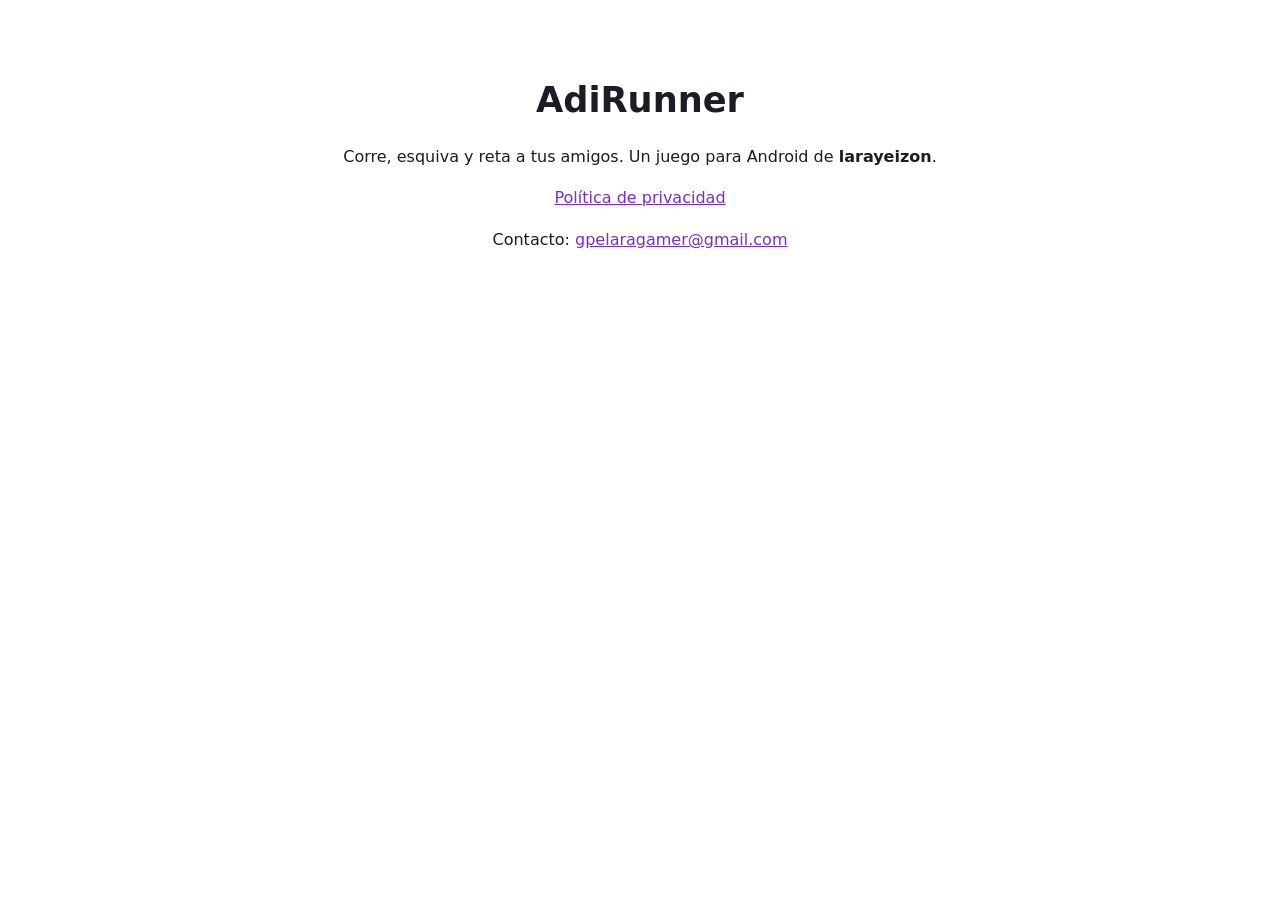
==== index.html @ e6737906 "Add files via upload" ====
<!doctype html>
<html lang="es">
<head>
<meta charset="utf-8">
<meta name="viewport" content="width=device-width, initial-scale=1">
<title>AdiRunner</title>
<style>
  body{font-family:system-ui,-apple-system,"Segoe UI",Roboto,Arial,sans-serif;max-width:760px;margin:0 auto;padding:48px 16px;line-height:1.6;color:#1d1b26;background:#fff;text-align:center}
  h1{font-size:2.2rem;margin-bottom:.2rem}
  a{color:#7a2bd6}
  @media (prefers-color-scheme: dark){body{background:#14101f;color:#e9e6f2}a{color:#c79bff}}
</style>
</head>
<body>
<h1>AdiRunner</h1>
<p>Corre, esquiva y reta a tus amigos. Un juego para Android de <strong>larayeizon</strong>.</p>
<p><a href="privacidad.html">Política de privacidad</a></p>
<p>Contacto: <a href="mailto:gpelaragamer@gmail.com">gpelaragamer@gmail.com</a></p>
</body>
</html>
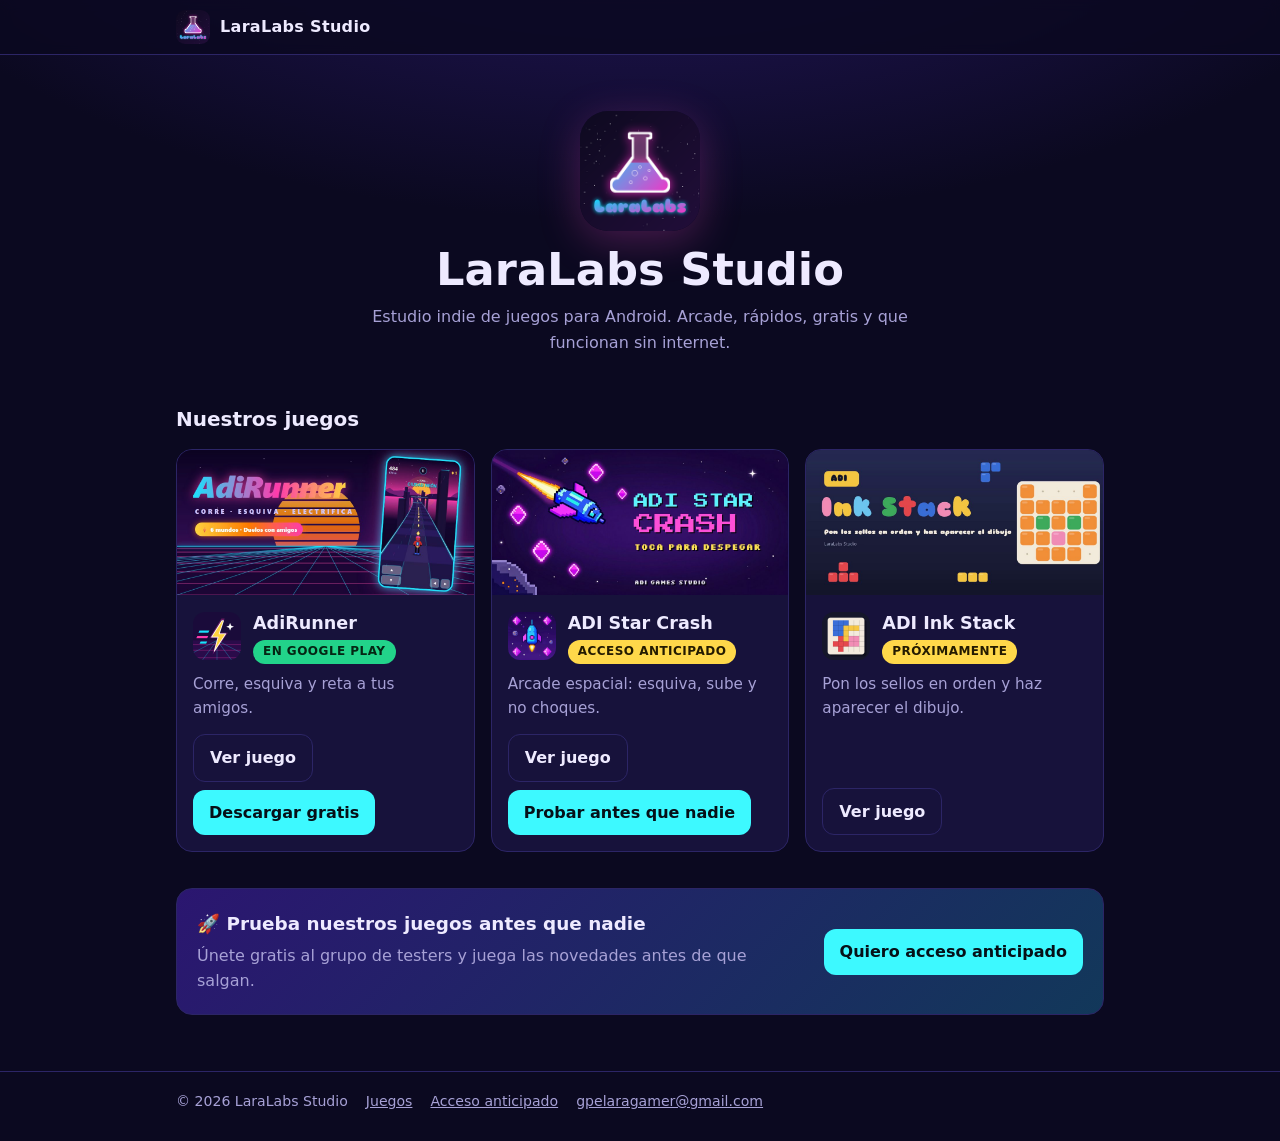
==== commit 15648ef3: "Sitio del estudio: portada, una carpeta por juego con su página y política Co-Authored-By: Claude Op" ====
--- a/index.html
+++ b/index.html
@@ -3,18 +3,65 @@
 <head>
 <meta charset="utf-8">
 <meta name="viewport" content="width=device-width, initial-scale=1">
-<title>AdiRunner</title>
-<style>
-  body{font-family:system-ui,-apple-system,"Segoe UI",Roboto,Arial,sans-serif;max-width:760px;margin:0 auto;padding:48px 16px;line-height:1.6;color:#1d1b26;background:#fff;text-align:center}
-  h1{font-size:2.2rem;margin-bottom:.2rem}
-  a{color:#7a2bd6}
-  @media (prefers-color-scheme: dark){body{background:#14101f;color:#e9e6f2}a{color:#c79bff}}
-</style>
+<title>LaraLabs Studio · Juegos para Android</title>
+<meta name="description" content="Estudio indie de juegos para Android: gratis, rápidos y que funcionan sin internet.">
+<meta name="theme-color" content="#0b0920">
+<link rel="icon" href="assets/laralabs-logo.png">
+<link rel="stylesheet" href="assets/estilo.css">
 </head>
 <body>
-<h1>AdiRunner</h1>
-<p>Corre, esquiva y reta a tus amigos. Un juego para Android de <strong>larayeizon</strong>.</p>
-<p><a href="privacidad.html">Política de privacidad</a></p>
-<p>Contacto: <a href="mailto:gpelaragamer@gmail.com">gpelaragamer@gmail.com</a></p>
+<header class="topbar"><div class="in">
+  <a class="brand" href=""><img src="assets/laralabs-logo.png" alt="">LaraLabs Studio</a>
+  
+</div></header>
+<main class="wrap">
+  <section class="hero">
+    <img class="logo" src="assets/laralabs-logo.png" alt="Logo de LaraLabs Studio">
+    <h1>LaraLabs Studio</h1>
+    <p>Estudio indie de juegos para Android. Arcade, rápidos, gratis y que funcionan sin internet.</p>
+  </section>
+
+  <h2 class="section-title">Nuestros juegos</h2>
+  <div class="grid">
+  <article class="card">
+    <a href="adirunner/"><img class="cover" src="adirunner/portada.jpg" alt="AdiRunner" loading="lazy"></a>
+    <div class="body">
+      <div class="head"><img src="adirunner/icono.png" alt=""><div><h3>AdiRunner</h3><span class="badge live">EN GOOGLE PLAY</span></div></div>
+      <p>Corre, esquiva y reta a tus amigos.</p>
+      <div class="links"><a class="btn alt" href="adirunner/">Ver juego</a><a class="btn" href="https://play.google.com/store/apps/details?id=com.adirunner.game">Descargar gratis</a></div>
+    </div>
+  </article>
+  <article class="card">
+    <a href="starcrash/"><img class="cover" src="starcrash/portada.jpg" alt="ADI Star Crash" loading="lazy"></a>
+    <div class="body">
+      <div class="head"><img src="starcrash/icono.png" alt=""><div><h3>ADI Star Crash</h3><span class="badge soon">ACCESO ANTICIPADO</span></div></div>
+      <p>Arcade espacial: esquiva, sube y no choques.</p>
+      <div class="links"><a class="btn alt" href="starcrash/">Ver juego</a><a class="btn" href="acceso/">Probar antes que nadie</a></div>
+    </div>
+  </article>
+  <article class="card">
+    <a href="inkstack/"><img class="cover" src="inkstack/portada.jpg" alt="ADI Ink Stack" loading="lazy"></a>
+    <div class="body">
+      <div class="head"><img src="inkstack/icono.png" alt=""><div><h3>ADI Ink Stack</h3><span class="badge soon">PRÓXIMAMENTE</span></div></div>
+      <p>Pon los sellos en orden y haz aparecer el dibujo.</p>
+      <div class="links"><a class="btn alt" href="inkstack/">Ver juego</a></div>
+    </div>
+  </article>
+  </div>
+
+  <section class="cta">
+    <div>
+      <h2>🚀 Prueba nuestros juegos antes que nadie</h2>
+      <p>Únete gratis al grupo de testers y juega las novedades antes de que salgan.</p>
+    </div>
+    <a class="btn" href="acceso/">Quiero acceso anticipado</a>
+  </section>
+</main>
+<footer class="site-footer"><div class="in">
+  <span>© 2026 LaraLabs Studio</span>
+  <a href="">Juegos</a>
+  <a href="acceso/">Acceso anticipado</a>
+  <a href="mailto:gpelaragamer@gmail.com">gpelaragamer@gmail.com</a>
+</div></footer>
 </body>
 </html>
--- a/assets/estilo.css
+++ b/assets/estilo.css
@@ -0,0 +1,98 @@
+/* LaraLabs Studio — estilo compartido del sitio */
+:root {
+  color-scheme: dark;
+  --bg: #0b0920;
+  --bg2: #120e30;
+  --panel: #17123b;
+  --line: #2c2566;
+  --ink: #eeeaff;
+  --dim: #a7a1d6;
+  --cyan: #3df9ff;
+  --pink: #ff4fd2;
+  --gold: #ffd84a;
+  --radius: 16px;
+}
+* { box-sizing: border-box; }
+html { -webkit-text-size-adjust: 100%; }
+body {
+  margin: 0;
+  font: 16px/1.6 system-ui, -apple-system, "Segoe UI", Roboto, sans-serif;
+  color: var(--ink);
+  background: radial-gradient(1200px 600px at 50% -200px, #2a1a6e 0%, transparent 70%), var(--bg);
+  min-height: 100vh;
+}
+a { color: var(--cyan); }
+img { max-width: 100%; height: auto; display: block; }
+
+/* Barra superior */
+.topbar { border-bottom: 1px solid var(--line); background: rgba(11, 9, 32, .85); backdrop-filter: blur(6px); position: sticky; top: 0; z-index: 5; }
+.topbar .in { max-width: 960px; margin: 0 auto; padding: 10px 16px; display: flex; align-items: center; gap: 12px; }
+.brand { display: flex; align-items: center; gap: 10px; text-decoration: none; color: var(--ink); font-weight: 800; letter-spacing: .02em; }
+.brand img { width: 34px; height: 34px; border-radius: 9px; }
+.crumbs { margin-left: auto; font-size: .9rem; color: var(--dim); white-space: nowrap; overflow: hidden; text-overflow: ellipsis; }
+.crumbs a { color: var(--dim); text-decoration: none; }
+.crumbs a:hover { color: var(--cyan); }
+
+.wrap { max-width: 960px; margin: 0 auto; padding: 28px 16px 56px; }
+.narrow { max-width: 760px; }
+
+/* Portada del estudio */
+.hero { text-align: center; padding: 28px 0 8px; }
+.hero img.logo { width: 120px; height: 120px; border-radius: 28px; margin: 0 auto 14px; box-shadow: 0 10px 40px rgba(255, 79, 210, .25); }
+.hero h1 { margin: 0; font-size: clamp(1.9rem, 6vw, 2.8rem); line-height: 1.1; }
+.hero p { margin: 10px auto 0; max-width: 560px; color: var(--dim); }
+.section-title { margin: 40px 0 14px; font-size: 1.25rem; }
+
+.grid { display: grid; grid-template-columns: repeat(auto-fill, minmax(260px, 1fr)); gap: 16px; }
+.card { background: var(--panel); border: 1px solid var(--line); border-radius: var(--radius); overflow: hidden; display: flex; flex-direction: column; }
+.card .cover { aspect-ratio: 1024 / 500; object-fit: cover; width: 100%; background: var(--bg2); }
+.card .body { padding: 14px 16px 16px; display: flex; flex-direction: column; gap: 8px; flex: 1; }
+.card .head { display: flex; align-items: center; gap: 12px; }
+.card .head img { width: 48px; height: 48px; border-radius: 12px; }
+.card h3 { margin: 0; font-size: 1.1rem; }
+.card p { margin: 0; color: var(--dim); font-size: .95rem; }
+.card .links { margin-top: auto; display: flex; gap: 8px; flex-wrap: wrap; padding-top: 6px; }
+
+.badge { display: inline-block; padding: 2px 10px; border-radius: 99px; font-size: .75rem; font-weight: 800; letter-spacing: .04em; }
+.badge.live { background: #22d38a; color: #052614; }
+.badge.soon { background: var(--gold); color: #241b00; }
+
+.btn { display: inline-block; text-decoration: none; padding: 10px 16px; border-radius: 12px; background: var(--cyan); color: #061018; font-weight: 800; text-align: center; }
+.btn.alt { background: transparent; color: var(--ink); border: 1px solid var(--line); }
+.btn:hover { filter: brightness(1.08); }
+.btn:focus-visible, a:focus-visible { outline: 3px solid var(--gold); outline-offset: 2px; }
+
+.cta { margin-top: 36px; background: linear-gradient(135deg, #2b1670, #12385a); border: 1px solid var(--line); border-radius: var(--radius); padding: 20px; display: flex; gap: 16px; align-items: center; flex-wrap: wrap; }
+.cta div { flex: 1 1 240px; }
+.cta h2 { margin: 0 0 4px; font-size: 1.15rem; }
+.cta p { margin: 0; color: var(--dim); }
+
+/* Página de juego */
+.game-hero { display: flex; gap: 18px; align-items: center; flex-wrap: wrap; }
+.game-hero > img { width: 96px; height: 96px; border-radius: 22px; }
+.game-hero h1 { margin: 0; font-size: clamp(1.6rem, 5vw, 2.2rem); line-height: 1.15; }
+.game-hero p { margin: 6px 0 0; color: var(--dim); }
+.banner { border-radius: var(--radius); border: 1px solid var(--line); margin: 22px 0; width: 100%; }
+.actions { display: flex; gap: 10px; flex-wrap: wrap; }
+.features { padding-left: 1.2em; color: var(--dim); }
+.features li { margin: 4px 0; }
+.features strong { color: var(--ink); }
+
+/* Políticas de privacidad (contenido de cada juego) */
+.policy h1 { font-size: 1.7rem; margin: 0 0 4px; color: var(--cyan); line-height: 1.2; }
+.policy h2 { font-size: 1.15rem; margin: 28px 0 8px; color: var(--pink); }
+.policy h3 { margin: 18px 0 4px; }
+.policy section, .policy .card { background: var(--panel); border: 1px solid var(--line); border-radius: var(--radius); padding: 18px 20px; margin-bottom: 18px; display: block; }
+.policy .meta, .policy .date, .policy .muted { color: var(--dim); font-size: .92rem; margin-top: 0; }
+.policy nav a { margin-right: 16px; }
+.policy li { margin: 4px 0; }
+.policy footer { color: var(--dim); text-align: center; margin-top: 20px; }
+
+.site-footer { border-top: 1px solid var(--line); color: var(--dim); font-size: .88rem; }
+.site-footer .in { max-width: 960px; margin: 0 auto; padding: 18px 16px 28px; display: flex; gap: 8px 18px; flex-wrap: wrap; }
+.site-footer a { color: var(--dim); }
+
+@media (max-width: 520px) {
+  .crumbs { display: none; }
+  .game-hero > img { width: 76px; height: 76px; border-radius: 18px; }
+}
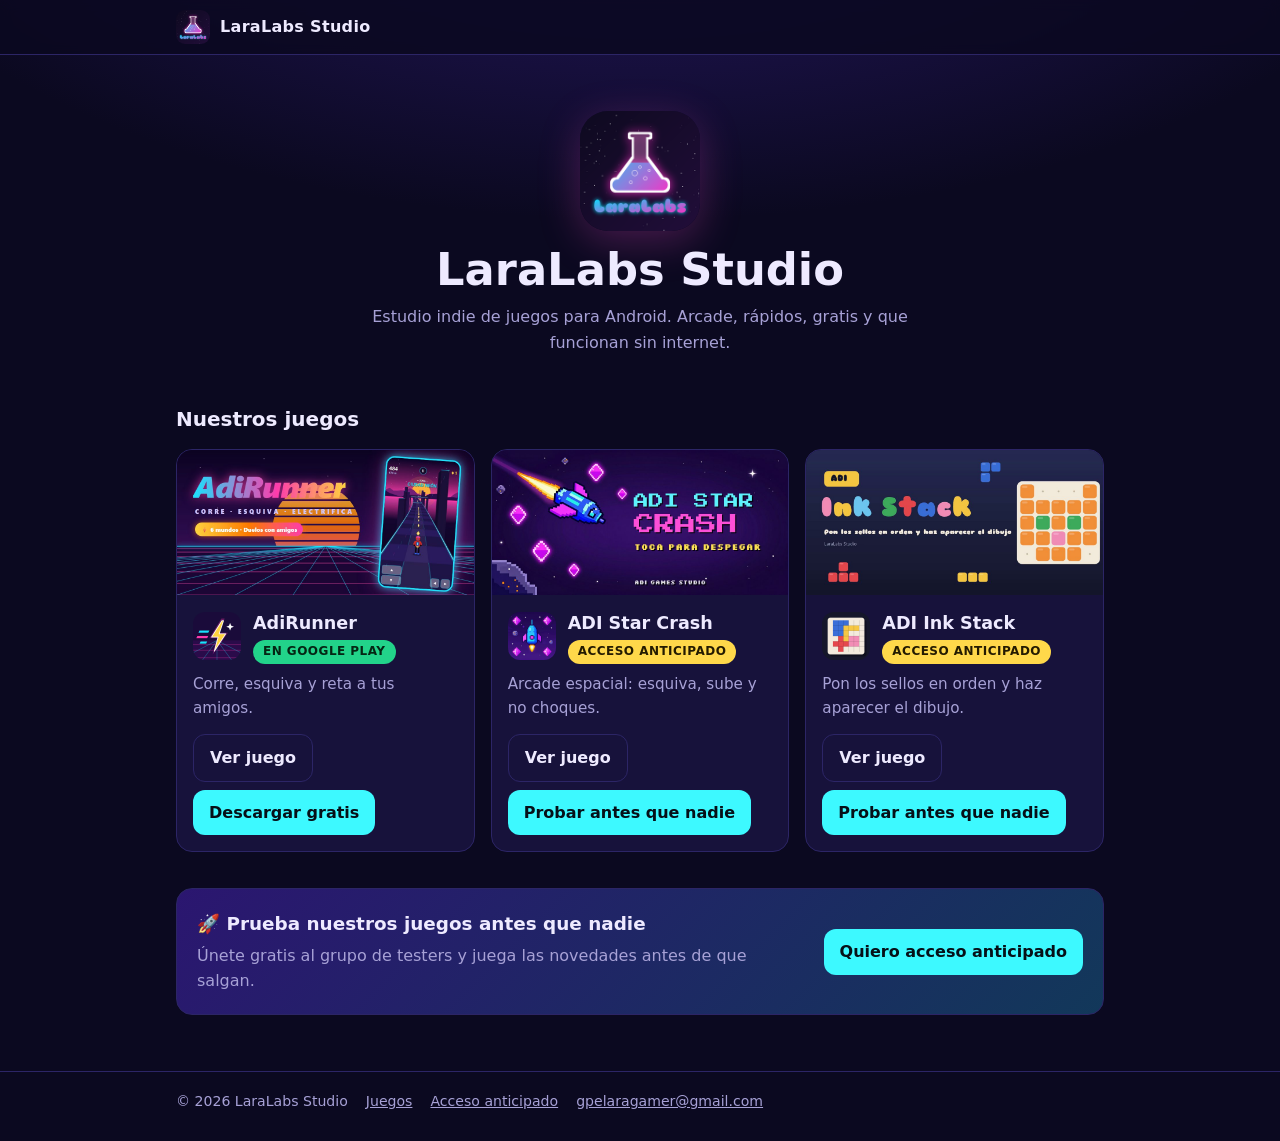
==== commit 8e51cba8: "ADI Ink Stack en acceso anticipado; página de acceso para varios juegos Co-Authored-By: Claude Opus " ====
--- a/index.html
+++ b/index.html
@@ -42,9 +42,9 @@
   <article class="card">
     <a href="inkstack/"><img class="cover" src="inkstack/portada.jpg" alt="ADI Ink Stack" loading="lazy"></a>
     <div class="body">
-      <div class="head"><img src="inkstack/icono.png" alt=""><div><h3>ADI Ink Stack</h3><span class="badge soon">PRÓXIMAMENTE</span></div></div>
+      <div class="head"><img src="inkstack/icono.png" alt=""><div><h3>ADI Ink Stack</h3><span class="badge soon">ACCESO ANTICIPADO</span></div></div>
       <p>Pon los sellos en orden y haz aparecer el dibujo.</p>
-      <div class="links"><a class="btn alt" href="inkstack/">Ver juego</a></div>
+      <div class="links"><a class="btn alt" href="inkstack/">Ver juego</a><a class="btn" href="acceso/">Probar antes que nadie</a></div>
     </div>
   </article>
   </div>
